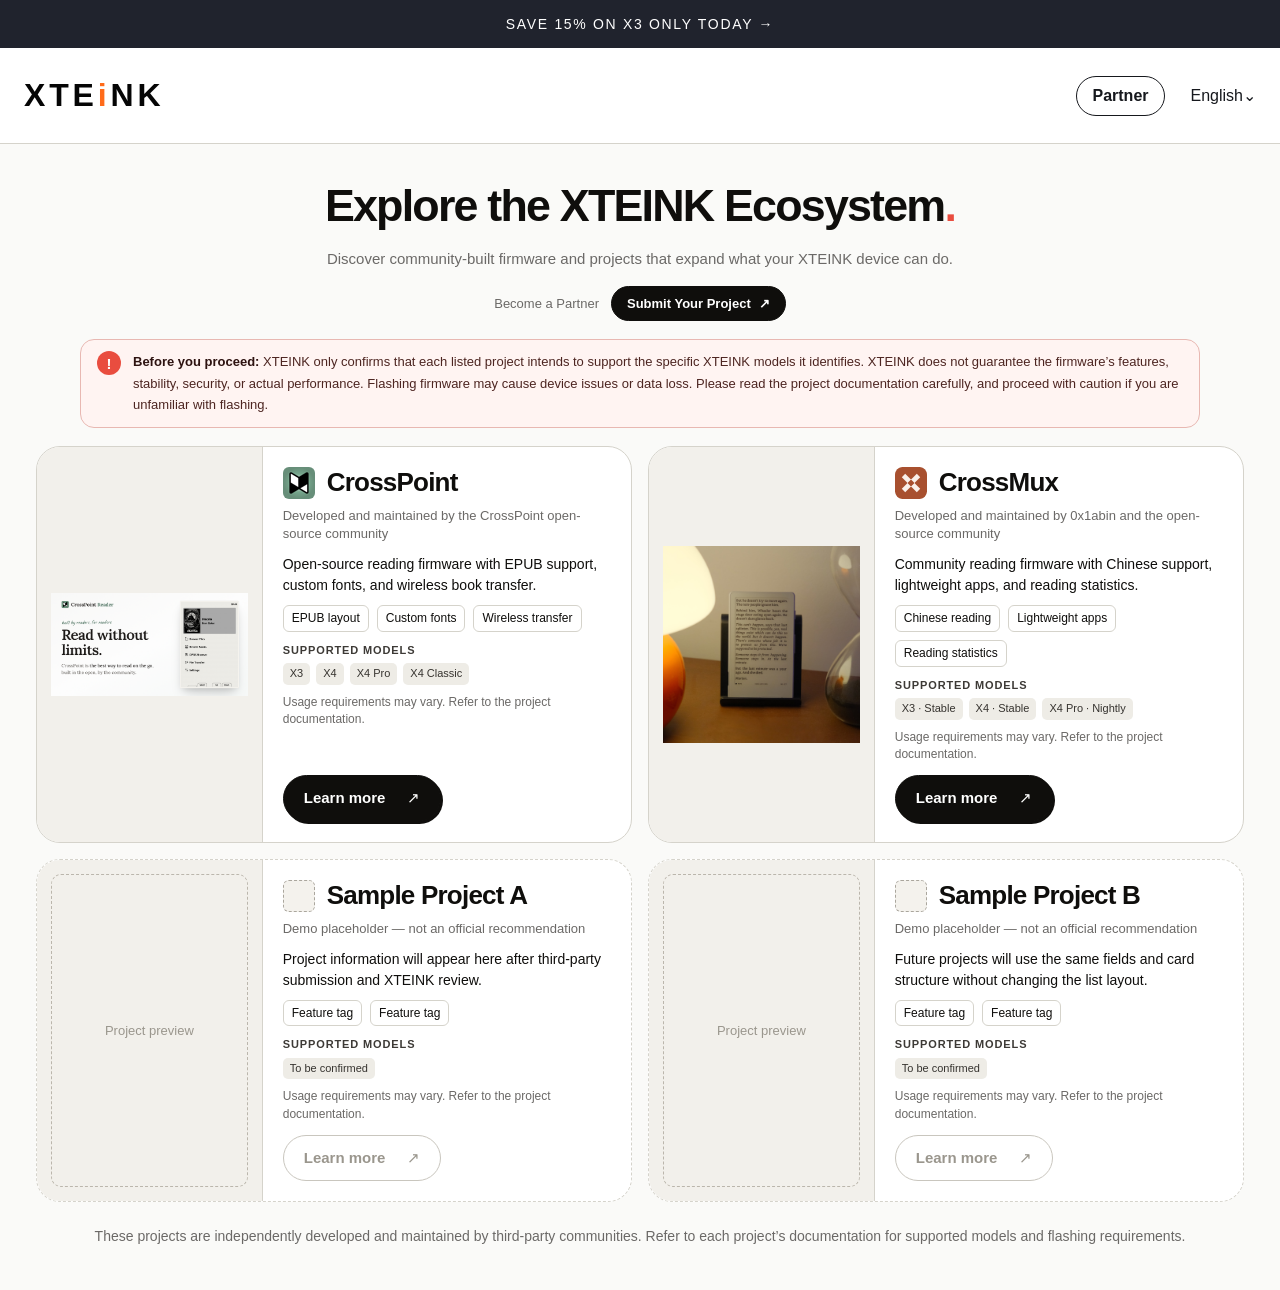
==== index.html @ dc809a89 "Publish XTEINK Partner demo" ====
<!doctype html>
<html lang="en">
<head>
  <meta charset="utf-8">
  <meta name="viewport" content="width=device-width,initial-scale=1">
  <title>v1.0-官网-第三方固件推荐 Demo</title>
  <link rel="icon" href="assets/xteink-logo.png">
  <link rel="stylesheet" href="section.css?v=partner-application">
</head>
<body>
<!-- 已确认：仅在国际官网顶部导航展示 Partner Tab，切换后在导航下方直接显示指引和固件列表；首批 CrossPoint。
     Demo 统一展示 CrossPoint 和 CrossMux，正式上线范围以需求文档为准。
     Partner 位于 Explore 之后、语言切换之前。
     适配范围以项目说明为准，不把开发者机型支持声明当作全量可刷承诺。
     图片为 CrossPoint 官网公开展示素材，不是本次制作的固件界面。 -->
<div class="xt-announcement">SAVE 15% ON X3 ONLY TODAY →</div>
<header class="xt-nav">
  <div class="xt-brand" aria-label="XTEINK">XTE<span>i</span>NK</div>
  <nav class="xt-nav__links" aria-label="Main navigation"><a href="#">Home</a><a href="#">Products</a><a href="#">Accessories</a><a href="#">Share &amp; Earn</a><a href="#">Reviews</a><a href="#">Support</a><a href="#">Brand</a><a href="#">Explore</a><a class="is-active" href="#third-party-firmware" aria-current="page">Partner</a></nav>
  <a class="xt-nav__mobile-partner" href="#third-party-firmware" aria-current="page">Partner</a>
  <div class="xt-nav__language">English⌄</div>
</header>
<main>
  <section class="xt-firmware" id="third-party-firmware" aria-labelledby="firmware-heading">
    <h1 class="xt-firmware__sr">官网-第三方固件推荐</h1>
    <div class="xt-firmware__intro">
      <h2 class="xt-firmware__headline" id="firmware-heading">Explore the XTEINK Ecosystem<span aria-hidden="true">.</span></h2>
      <p class="xt-firmware__lead">Discover community-built firmware and projects that expand what your XTEINK device can do.</p>
      <div class="xt-firmware__apply">
        <span>Become a Partner</span>
        <a href="https://lanestar.feishu.cn/share/base/form/shrcngdFYF0LjCdyb7B7qJFNkdt" target="_blank" rel="noopener noreferrer">Submit Your Project <span aria-hidden="true">↗</span><span class="xt-firmware__sr"> (opens in a new window)</span></a>
      </div>
    </div>
    <aside class="xt-firmware__notice" aria-label="Third-party firmware notice">
      <span class="xt-firmware__notice-mark" aria-hidden="true">!</span>
      <p><strong>Before you proceed:</strong> XTEINK only confirms that each listed project intends to support the specific XTEINK models it identifies. XTEINK does not guarantee the firmware’s features, stability, security, or actual performance. Flashing firmware may cause device issues or data loss. Please read the project documentation carefully, and proceed with caution if you are unfamiliar with flashing.</p>
    </aside>
    <div class="xt-firmware__list" id="firmware-list">
    <article class="xt-firmware__card" aria-labelledby="crosspoint-name">
      <div class="xt-firmware__visual">
        <img class="xt-firmware__preview" src="assets/crosspoint-preview.png" alt="CrossPoint project preview showing its reading interface" width="1200" height="630">
      </div>
      <div class="xt-firmware__content">
        <div class="xt-firmware__identity">
          <img src="assets/crosspoint-icon.png" alt="" width="32" height="32">
          <h2 id="crosspoint-name">CrossPoint</h2>
        </div>
        <p class="xt-firmware__byline">Developed and maintained by the CrossPoint open-source community</p>
        <p class="xt-firmware__description">Open-source reading firmware with EPUB support, custom fonts, and wireless book transfer.</p>
        <ul class="xt-firmware__tags" aria-label="Key features">
          <li>EPUB layout</li><li>Custom fonts</li><li>Wireless transfer</li>
        </ul>
        <div class="xt-firmware__models" aria-label="Supported models">
          <strong>Supported Models</strong>
          <ul><li>X3</li><li>X4</li><li>X4 Pro</li><li>X4 Classic</li></ul>
        </div>
        <p class="xt-firmware__compatibility">Usage requirements may vary. Refer to the project documentation.</p>
        <div class="xt-firmware__actions">
          <a class="xt-firmware__button xt-firmware__button--primary" href="https://crosspointreader.com/" target="_blank" rel="noopener noreferrer">Learn more<span aria-hidden="true">↗</span><span class="xt-firmware__sr"> (opens in a new window)</span></a>
        </div>
      </div>
    </article>
    <article class="xt-firmware__card" aria-labelledby="crossmux-name" id="crossmux-card">
      <div class="xt-firmware__visual">
        <img class="xt-firmware__preview xt-firmware__preview--photo" src="assets/crossmux-preview.jpg" alt="CrossMux project preview running on an XTEINK reader" loading="lazy">
      </div>
      <div class="xt-firmware__content">
        <div class="xt-firmware__identity">
          <img src="assets/crossmux-logo.svg" alt="" width="32" height="32">
          <h2 id="crossmux-name">CrossMux</h2>
        </div>
        <p class="xt-firmware__byline">Developed and maintained by 0x1abin and the open-source community</p>
        <p class="xt-firmware__description">Community reading firmware with Chinese support, lightweight apps, and reading statistics.</p>
        <ul class="xt-firmware__tags" aria-label="Key features">
          <li>Chinese reading</li><li>Lightweight apps</li><li>Reading statistics</li>
        </ul>
        <div class="xt-firmware__models" aria-label="Supported models">
          <strong>Supported Models</strong>
          <ul><li>X3 · Stable</li><li>X4 · Stable</li><li>X4 Pro · Nightly</li></ul>
        </div>
        <p class="xt-firmware__compatibility">Usage requirements may vary. Refer to the project documentation.</p>
        <div class="xt-firmware__actions">
          <a class="xt-firmware__button xt-firmware__button--primary" href="https://crossmux.cn/" target="_blank" rel="noopener noreferrer">Learn more<span aria-hidden="true">↗</span><span class="xt-firmware__sr"> (opens in a new window)</span></a>
        </div>
      </div>
    </article>
    <article class="xt-firmware__card xt-firmware__card--placeholder" aria-labelledby="placeholder-a-name">
      <div class="xt-firmware__visual"><div class="xt-firmware__visual-placeholder">Project preview</div></div>
      <div class="xt-firmware__content">
        <div class="xt-firmware__identity"><span class="xt-firmware__icon-placeholder" aria-hidden="true"></span><h2 id="placeholder-a-name">Sample Project A</h2></div>
        <p class="xt-firmware__byline">Demo placeholder — not an official recommendation</p>
        <p class="xt-firmware__description">Project information will appear here after third-party submission and XTEINK review.</p>
        <ul class="xt-firmware__tags" aria-label="Key features"><li>Feature tag</li><li>Feature tag</li></ul>
        <div class="xt-firmware__models" aria-label="Supported models"><strong>Supported Models</strong><ul><li>To be confirmed</li></ul></div>
        <p class="xt-firmware__compatibility">Usage requirements may vary. Refer to the project documentation.</p>
        <div class="xt-firmware__actions"><span class="xt-firmware__button xt-firmware__button--disabled" aria-disabled="true">Learn more<span aria-hidden="true">↗</span></span></div>
      </div>
    </article>
    <article class="xt-firmware__card xt-firmware__card--placeholder" aria-labelledby="placeholder-b-name">
      <div class="xt-firmware__visual"><div class="xt-firmware__visual-placeholder">Project preview</div></div>
      <div class="xt-firmware__content">
        <div class="xt-firmware__identity"><span class="xt-firmware__icon-placeholder" aria-hidden="true"></span><h2 id="placeholder-b-name">Sample Project B</h2></div>
        <p class="xt-firmware__byline">Demo placeholder — not an official recommendation</p>
        <p class="xt-firmware__description">Future projects will use the same fields and card structure without changing the list layout.</p>
        <ul class="xt-firmware__tags" aria-label="Key features"><li>Feature tag</li><li>Feature tag</li></ul>
        <div class="xt-firmware__models" aria-label="Supported models"><strong>Supported Models</strong><ul><li>To be confirmed</li></ul></div>
        <p class="xt-firmware__compatibility">Usage requirements may vary. Refer to the project documentation.</p>
        <div class="xt-firmware__actions"><span class="xt-firmware__button xt-firmware__button--disabled" aria-disabled="true">Learn more<span aria-hidden="true">↗</span></span></div>
      </div>
    </article>
    </div>
    <p class="xt-firmware__note">These projects are independently developed and maintained by third-party communities. Refer to each project’s documentation for supported models and flashing requirements.</p>
  </section>
</main>
</body>
</html>
---- section.css ----
:root{color-scheme:light;--xt-paper:#fafaf8;--xt-ink:#0f0e0c;--xt-muted:#6b6967;--xt-line:#d5d3cb;--xt-soft:#f2f0eb;--xt-white:#fff;--xt-accent:#e94d3f}
*{box-sizing:border-box}
body{margin:0;background:var(--xt-paper);color:var(--xt-ink);font-family:-apple-system,BlinkMacSystemFont,"PingFang SC","Microsoft YaHei",sans-serif}
.xt-announcement{height:48px;display:grid;place-items:center;background:#20232d;color:#fff;font-size:14px;letter-spacing:.12em}
.xt-nav{height:96px;display:flex;align-items:center;padding:0 52px;border-bottom:1px solid var(--xt-line);gap:26px;background:#fff;font-family:Avenir Next,Avenir,-apple-system,BlinkMacSystemFont,"Segoe UI",sans-serif}
.xt-brand{font-size:32px;font-weight:800;letter-spacing:.12em;margin-right:auto;color:#050505}.xt-brand span{color:#ff6b1a}
.xt-nav__links{display:flex;align-items:center;gap:24px}.xt-nav__links a,.xt-nav__language,.xt-nav__mobile-partner{color:#16181d;font-size:16px;text-decoration:none;white-space:nowrap}.xt-nav__links a:hover,.xt-nav__links a:focus-visible{text-decoration:underline;text-underline-offset:7px}.xt-nav__links .is-active{font-weight:700;text-decoration:underline;text-decoration-thickness:2px;text-underline-offset:8px}.xt-nav__language{margin-left:16px}.xt-nav__mobile-partner{display:none;font-weight:700;padding:10px 15px;border:1px solid #16181d;border-radius:999px}
.xt-firmware{max-width:1440px;margin:auto;padding:32px 36px 40px}
.xt-firmware__intro{text-align:center;margin-bottom:18px}
.xt-firmware__eyebrow{margin:0 0 20px;font-size:14px;letter-spacing:.16em;color:var(--xt-muted)}
.xt-firmware__headline{margin:0;font-size:clamp(30px,3.5vw,48px);line-height:1.3;letter-spacing:-.04em;font-weight:650;text-wrap:balance}
.xt-firmware__headline span{color:var(--xt-accent)}
.xt-firmware__lead{margin:12px 0 0;font-size:15px;line-height:1.7;color:var(--xt-muted)}
.xt-firmware__apply{margin-top:14px;display:flex;align-items:center;justify-content:center;gap:12px;flex-wrap:wrap;font-size:13px;color:var(--xt-muted)}
.xt-firmware__apply a{display:inline-flex;align-items:center;gap:8px;padding:8px 15px;border:1px solid var(--xt-ink);border-radius:999px;background:var(--xt-ink);color:var(--xt-white);font-size:13px;font-weight:650;line-height:1.35;text-decoration:none;transition:transform .15s,box-shadow .15s}
.xt-firmware__apply a:hover{transform:translateY(-1px);box-shadow:2px 3px 0 #c8c4bb}.xt-firmware__apply a:focus-visible{outline:3px solid var(--xt-accent);outline-offset:4px}
.xt-firmware__notice{max-width:1120px;margin:0 auto 18px;padding:11px 16px;display:flex;align-items:flex-start;gap:12px;border:1px solid #e8b8b2;border-radius:14px;background:#fff4f2;color:#4d2521;text-align:left}
.xt-firmware__notice-mark{flex:0 0 24px;width:24px;height:24px;border-radius:50%;display:grid;place-items:center;background:var(--xt-accent);color:#fff;font-size:15px;font-weight:700;line-height:1}
.xt-firmware__notice p{margin:0;font-size:13px;line-height:1.65}
.xt-firmware__notice strong{color:#2d1210}
.xt-firmware__mobile-break{display:none}
.xt-firmware__list{display:grid;grid-template-columns:repeat(2,minmax(0,1fr));gap:16px}
.xt-firmware__card{display:flex;flex-direction:column;min-width:0;overflow:hidden;border:1px solid var(--xt-line);border-radius:24px;background:var(--xt-white)}
.xt-firmware__card[hidden]{display:none!important}
.xt-firmware__visual{display:flex;align-items:center;justify-content:center;background:var(--xt-soft);padding:32px}
.xt-firmware__preview{display:block;width:100%;height:auto;border-radius:8px;border:1px solid var(--xt-line)}
.xt-firmware__list .xt-firmware__visual{position:relative;aspect-ratio:1200/630;padding:0;overflow:hidden;flex-shrink:0}
.xt-firmware__list .xt-firmware__preview{position:absolute;inset:20px;max-height:none;object-fit:contain;width:calc(100% - 40px);height:calc(100% - 40px);border:0}
.xt-firmware__preview--photo{max-height:300px;object-fit:contain}
.xt-firmware__content{padding:20px;min-width:0;flex:1;display:flex;flex-direction:column;overflow-wrap:anywhere}
.xt-firmware__identity{display:flex;gap:12px;align-items:center}
.xt-firmware__identity img{border-radius:6px;flex-shrink:0}
.xt-firmware__identity h2{margin:0;font-size:26px;font-weight:650;line-height:1.2;letter-spacing:-.03em}
.xt-firmware__byline{font-size:13px;color:var(--xt-muted);margin:8px 0 0;line-height:1.45}
.xt-firmware__description{font-size:14px;line-height:1.5;margin:10px 0 9px;text-wrap:pretty}
.xt-firmware__tags{display:flex;gap:8px;flex-wrap:wrap;list-style:none;padding:0;margin:0}
.xt-firmware__tags li{border:1px solid var(--xt-line);border-radius:6px;padding:4px 8px;font-size:12px;line-height:1.4}
.xt-firmware__models{margin-top:11px}.xt-firmware__models strong{display:block;font-size:11px;line-height:1.3;letter-spacing:.08em;text-transform:uppercase;color:#3d3a36}.xt-firmware__models ul{display:flex;flex-wrap:wrap;gap:6px;list-style:none;margin:6px 0 0;padding:0}.xt-firmware__models li{padding:3px 7px;border-radius:5px;background:#eeece6;color:#36332f;font-size:11px;line-height:1.4}
.xt-firmware__compatibility{font-size:12px;color:var(--xt-muted);line-height:1.45;margin:9px 0 0}
.xt-firmware__actions{display:flex;flex-wrap:wrap;gap:14px;margin-top:auto;padding-top:12px}
.xt-firmware__button{min-height:46px;display:inline-flex;align-items:center;justify-content:center;gap:22px;padding:11px 20px;border:1px solid var(--xt-ink);border-radius:999px;color:var(--xt-ink);background:var(--xt-white);font-size:15px;font-weight:550;line-height:1.5;text-decoration:none;box-shadow:2px 2px 0 var(--xt-ink);transition:transform .15s,box-shadow .15s}
.xt-firmware__button--primary{color:var(--xt-white);background:var(--xt-ink)}
.xt-firmware__button--disabled{border-color:#c9c6be;color:#9a968d;box-shadow:none;cursor:default}.xt-firmware__button--disabled:hover{transform:none;box-shadow:none}
.xt-firmware__card--placeholder{border-style:dashed}.xt-firmware__visual-placeholder{width:calc(100% - 28px);height:calc(100% - 28px);display:grid;place-items:center;border:1px dashed #bbb6ac;border-radius:10px;color:#9a968d;font-size:13px}.xt-firmware__icon-placeholder{width:32px;height:32px;border:1px dashed #aaa69d;border-radius:6px;background:#f4f2ed}
.xt-firmware__button:hover{transform:translateY(-2px);box-shadow:2px 4px 0 var(--xt-ink)}
.xt-firmware__button:active{transform:translate(2px,2px);box-shadow:none}
.xt-firmware__button:focus-visible{outline:3px solid var(--xt-accent);outline-offset:5px}
.xt-firmware__note{font-size:14px;line-height:1.8;color:var(--xt-muted);margin:22px 8px 0;text-align:center}
.xt-firmware__sr{position:absolute;width:1px;height:1px;overflow:hidden;clip-path:inset(50%);white-space:nowrap}
@media(min-width:801px){.xt-firmware__card{display:grid;grid-template-columns:38% 62%;min-height:300px}.xt-firmware__visual,.xt-firmware__list .xt-firmware__visual{height:100%;min-height:300px;aspect-ratio:auto;border-right:1px solid var(--xt-line)}.xt-firmware__list .xt-firmware__preview{inset:14px;width:calc(100% - 28px);height:calc(100% - 28px)}}
@media(max-width:1280px){.xt-nav__links{display:none}.xt-nav__mobile-partner{display:inline-flex}.xt-nav{padding:0 24px}.xt-nav__language{margin-left:0}}
@media(max-width:800px){.xt-firmware{padding:56px 24px 40px}.xt-firmware__list{grid-template-columns:1fr;gap:24px}.xt-firmware__visual{padding:28px}.xt-firmware__preview{max-width:600px}.xt-firmware__content{padding:28px}.xt-firmware__intro{margin-bottom:30px}.xt-firmware__notice{margin-bottom:30px}}
@media(max-width:480px){.xt-announcement{font-size:11px}.xt-nav{height:78px;gap:12px}.xt-brand{font-size:22px}.xt-nav__language{font-size:13px}.xt-nav__mobile-partner{font-size:14px;padding:8px 12px}.xt-firmware{padding:40px 20px 32px}.xt-firmware__mobile-break{display:block}.xt-firmware__headline{font-size:30px;line-height:1.45}.xt-firmware__lead{font-size:15px;margin-top:14px}.xt-firmware__eyebrow{margin-bottom:12px}.xt-firmware__notice{padding:16px;gap:12px}.xt-firmware__notice p{font-size:13px;line-height:1.75}.xt-firmware__card{border-radius:18px}.xt-firmware__visual{padding:18px}.xt-firmware__content{padding:24px 20px 28px}.xt-firmware__identity h2{font-size:29px}.xt-firmware__description{margin-top:20px}.xt-firmware__actions{gap:12px}.xt-firmware__button{flex:1;padding:11px 14px;gap:14px}.xt-firmware__note{text-align:left;margin:20px 0 0}}
@media(prefers-reduced-motion:reduce){.xt-firmware__button{transition:none}}
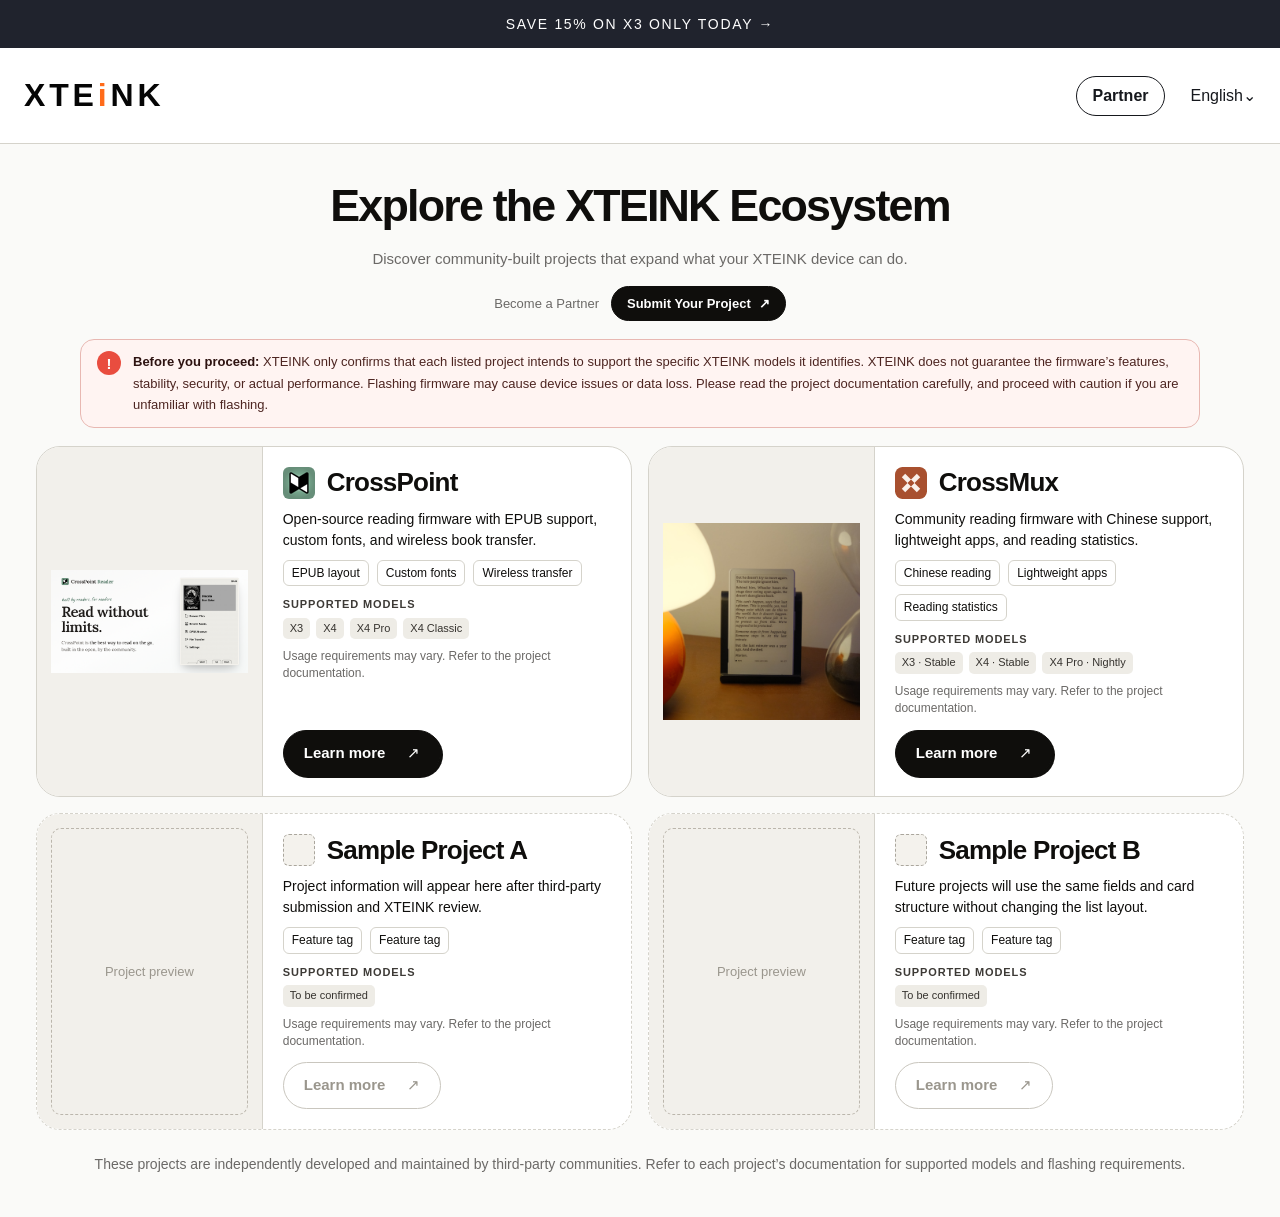
==== commit 05ed70d6: "Refine Partner cards and copy" ====
--- a/index.html
+++ b/index.html
@@ -24,8 +24,8 @@
   <section class="xt-firmware" id="third-party-firmware" aria-labelledby="firmware-heading">
     <h1 class="xt-firmware__sr">官网-第三方固件推荐</h1>
     <div class="xt-firmware__intro">
-      <h2 class="xt-firmware__headline" id="firmware-heading">Explore the XTEINK Ecosystem<span aria-hidden="true">.</span></h2>
-      <p class="xt-firmware__lead">Discover community-built firmware and projects that expand what your XTEINK device can do.</p>
+      <h2 class="xt-firmware__headline" id="firmware-heading">Explore the XTEINK Ecosystem</h2>
+      <p class="xt-firmware__lead">Discover community-built projects that expand what your XTEINK device can do.</p>
       <div class="xt-firmware__apply">
         <span>Become a Partner</span>
         <a href="https://lanestar.feishu.cn/share/base/form/shrcngdFYF0LjCdyb7B7qJFNkdt" target="_blank" rel="noopener noreferrer">Submit Your Project <span aria-hidden="true">↗</span><span class="xt-firmware__sr"> (opens in a new window)</span></a>
@@ -45,7 +45,6 @@
           <img src="assets/crosspoint-icon.png" alt="" width="32" height="32">
           <h2 id="crosspoint-name">CrossPoint</h2>
         </div>
-        <p class="xt-firmware__byline">Developed and maintained by the CrossPoint open-source community</p>
         <p class="xt-firmware__description">Open-source reading firmware with EPUB support, custom fonts, and wireless book transfer.</p>
         <ul class="xt-firmware__tags" aria-label="Key features">
           <li>EPUB layout</li><li>Custom fonts</li><li>Wireless transfer</li>
@@ -69,7 +68,6 @@
           <img src="assets/crossmux-logo.svg" alt="" width="32" height="32">
           <h2 id="crossmux-name">CrossMux</h2>
         </div>
-        <p class="xt-firmware__byline">Developed and maintained by 0x1abin and the open-source community</p>
         <p class="xt-firmware__description">Community reading firmware with Chinese support, lightweight apps, and reading statistics.</p>
         <ul class="xt-firmware__tags" aria-label="Key features">
           <li>Chinese reading</li><li>Lightweight apps</li><li>Reading statistics</li>
@@ -88,7 +86,6 @@
       <div class="xt-firmware__visual"><div class="xt-firmware__visual-placeholder">Project preview</div></div>
       <div class="xt-firmware__content">
         <div class="xt-firmware__identity"><span class="xt-firmware__icon-placeholder" aria-hidden="true"></span><h2 id="placeholder-a-name">Sample Project A</h2></div>
-        <p class="xt-firmware__byline">Demo placeholder — not an official recommendation</p>
         <p class="xt-firmware__description">Project information will appear here after third-party submission and XTEINK review.</p>
         <ul class="xt-firmware__tags" aria-label="Key features"><li>Feature tag</li><li>Feature tag</li></ul>
         <div class="xt-firmware__models" aria-label="Supported models"><strong>Supported Models</strong><ul><li>To be confirmed</li></ul></div>
@@ -100,7 +97,6 @@
       <div class="xt-firmware__visual"><div class="xt-firmware__visual-placeholder">Project preview</div></div>
       <div class="xt-firmware__content">
         <div class="xt-firmware__identity"><span class="xt-firmware__icon-placeholder" aria-hidden="true"></span><h2 id="placeholder-b-name">Sample Project B</h2></div>
-        <p class="xt-firmware__byline">Demo placeholder — not an official recommendation</p>
         <p class="xt-firmware__description">Future projects will use the same fields and card structure without changing the list layout.</p>
         <ul class="xt-firmware__tags" aria-label="Key features"><li>Feature tag</li><li>Feature tag</li></ul>
         <div class="xt-firmware__models" aria-label="Supported models"><strong>Supported Models</strong><ul><li>To be confirmed</li></ul></div>
--- a/section.css
+++ b/section.css
@@ -31,8 +31,7 @@
 .xt-firmware__identity{display:flex;gap:12px;align-items:center}
 .xt-firmware__identity img{border-radius:6px;flex-shrink:0}
 .xt-firmware__identity h2{margin:0;font-size:26px;font-weight:650;line-height:1.2;letter-spacing:-.03em}
-.xt-firmware__byline{font-size:13px;color:var(--xt-muted);margin:8px 0 0;line-height:1.45}
-.xt-firmware__description{font-size:14px;line-height:1.5;margin:10px 0 9px;text-wrap:pretty}
+.xt-firmware__description{font-size:14px;line-height:1.5;margin:10px 0 9px;text-wrap:pretty;display:-webkit-box;-webkit-box-orient:vertical;-webkit-line-clamp:2;overflow:hidden}
 .xt-firmware__tags{display:flex;gap:8px;flex-wrap:wrap;list-style:none;padding:0;margin:0}
 .xt-firmware__tags li{border:1px solid var(--xt-line);border-radius:6px;padding:4px 8px;font-size:12px;line-height:1.4}
 .xt-firmware__models{margin-top:11px}.xt-firmware__models strong{display:block;font-size:11px;line-height:1.3;letter-spacing:.08em;text-transform:uppercase;color:#3d3a36}.xt-firmware__models ul{display:flex;flex-wrap:wrap;gap:6px;list-style:none;margin:6px 0 0;padding:0}.xt-firmware__models li{padding:3px 7px;border-radius:5px;background:#eeece6;color:#36332f;font-size:11px;line-height:1.4}
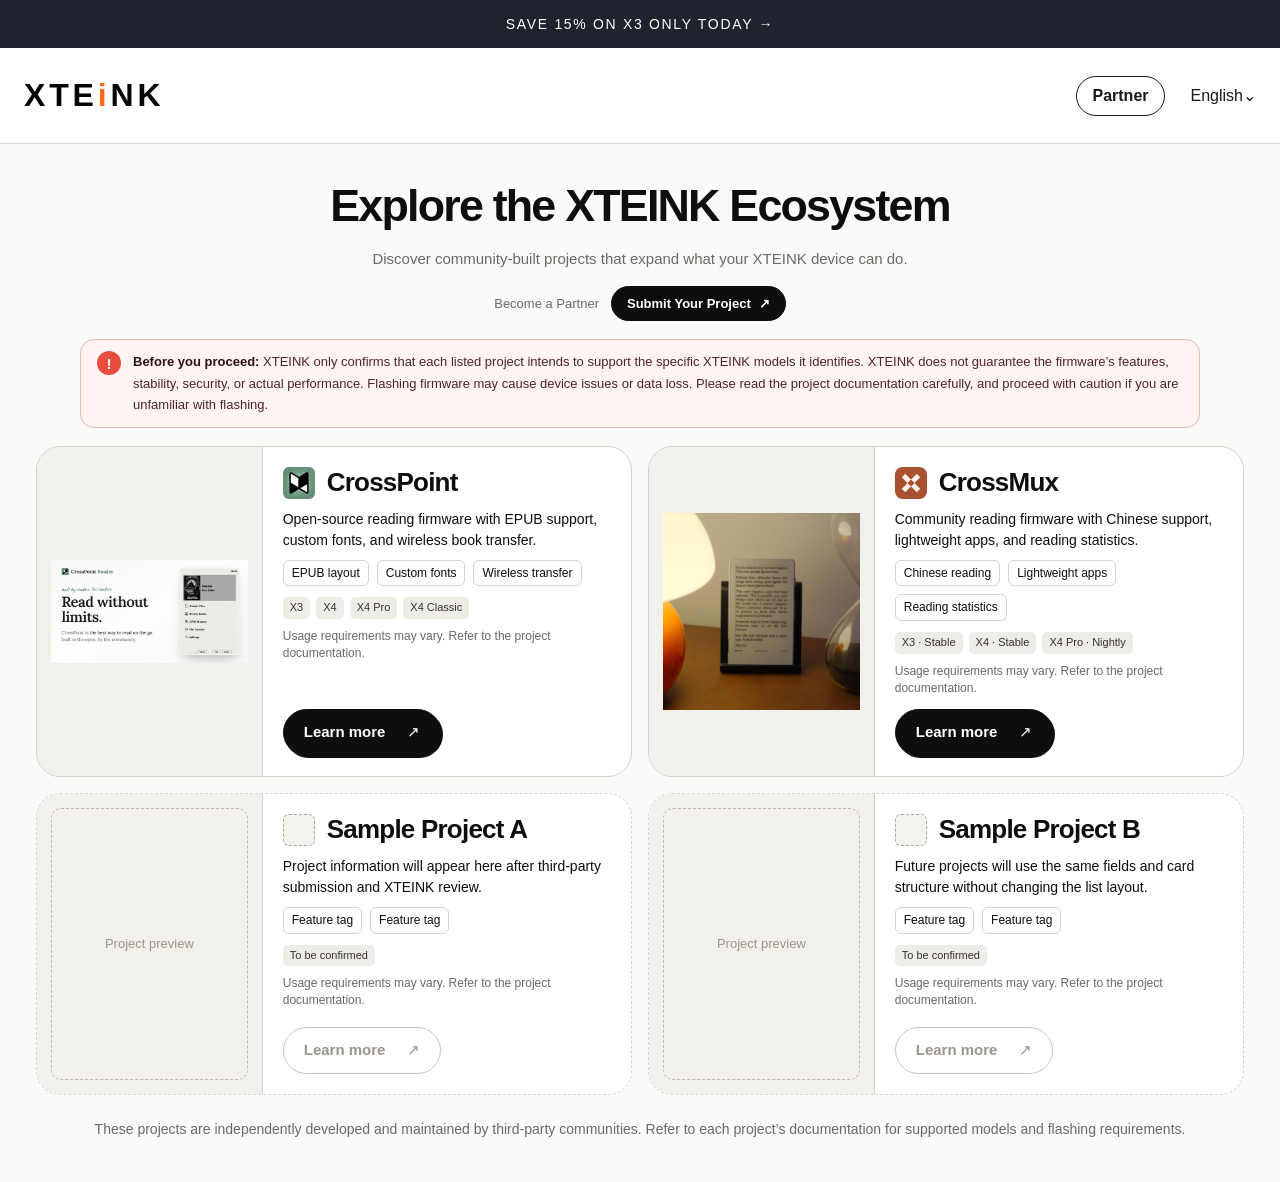
==== commit 972dc0d9: "Remove supported models headings" ====
--- a/index.html
+++ b/index.html
@@ -50,7 +50,6 @@
           <li>EPUB layout</li><li>Custom fonts</li><li>Wireless transfer</li>
         </ul>
         <div class="xt-firmware__models" aria-label="Supported models">
-          <strong>Supported Models</strong>
           <ul><li>X3</li><li>X4</li><li>X4 Pro</li><li>X4 Classic</li></ul>
         </div>
         <p class="xt-firmware__compatibility">Usage requirements may vary. Refer to the project documentation.</p>
@@ -73,7 +72,6 @@
           <li>Chinese reading</li><li>Lightweight apps</li><li>Reading statistics</li>
         </ul>
         <div class="xt-firmware__models" aria-label="Supported models">
-          <strong>Supported Models</strong>
           <ul><li>X3 · Stable</li><li>X4 · Stable</li><li>X4 Pro · Nightly</li></ul>
         </div>
         <p class="xt-firmware__compatibility">Usage requirements may vary. Refer to the project documentation.</p>
@@ -88,7 +86,7 @@
         <div class="xt-firmware__identity"><span class="xt-firmware__icon-placeholder" aria-hidden="true"></span><h2 id="placeholder-a-name">Sample Project A</h2></div>
         <p class="xt-firmware__description">Project information will appear here after third-party submission and XTEINK review.</p>
         <ul class="xt-firmware__tags" aria-label="Key features"><li>Feature tag</li><li>Feature tag</li></ul>
-        <div class="xt-firmware__models" aria-label="Supported models"><strong>Supported Models</strong><ul><li>To be confirmed</li></ul></div>
+        <div class="xt-firmware__models" aria-label="Supported models"><ul><li>To be confirmed</li></ul></div>
         <p class="xt-firmware__compatibility">Usage requirements may vary. Refer to the project documentation.</p>
         <div class="xt-firmware__actions"><span class="xt-firmware__button xt-firmware__button--disabled" aria-disabled="true">Learn more<span aria-hidden="true">↗</span></span></div>
       </div>
@@ -99,7 +97,7 @@
         <div class="xt-firmware__identity"><span class="xt-firmware__icon-placeholder" aria-hidden="true"></span><h2 id="placeholder-b-name">Sample Project B</h2></div>
         <p class="xt-firmware__description">Future projects will use the same fields and card structure without changing the list layout.</p>
         <ul class="xt-firmware__tags" aria-label="Key features"><li>Feature tag</li><li>Feature tag</li></ul>
-        <div class="xt-firmware__models" aria-label="Supported models"><strong>Supported Models</strong><ul><li>To be confirmed</li></ul></div>
+        <div class="xt-firmware__models" aria-label="Supported models"><ul><li>To be confirmed</li></ul></div>
         <p class="xt-firmware__compatibility">Usage requirements may vary. Refer to the project documentation.</p>
         <div class="xt-firmware__actions"><span class="xt-firmware__button xt-firmware__button--disabled" aria-disabled="true">Learn more<span aria-hidden="true">↗</span></span></div>
       </div>
--- a/section.css
+++ b/section.css
@@ -34,7 +34,7 @@
 .xt-firmware__description{font-size:14px;line-height:1.5;margin:10px 0 9px;text-wrap:pretty;display:-webkit-box;-webkit-box-orient:vertical;-webkit-line-clamp:2;overflow:hidden}
 .xt-firmware__tags{display:flex;gap:8px;flex-wrap:wrap;list-style:none;padding:0;margin:0}
 .xt-firmware__tags li{border:1px solid var(--xt-line);border-radius:6px;padding:4px 8px;font-size:12px;line-height:1.4}
-.xt-firmware__models{margin-top:11px}.xt-firmware__models strong{display:block;font-size:11px;line-height:1.3;letter-spacing:.08em;text-transform:uppercase;color:#3d3a36}.xt-firmware__models ul{display:flex;flex-wrap:wrap;gap:6px;list-style:none;margin:6px 0 0;padding:0}.xt-firmware__models li{padding:3px 7px;border-radius:5px;background:#eeece6;color:#36332f;font-size:11px;line-height:1.4}
+.xt-firmware__models{margin-top:11px}.xt-firmware__models ul{display:flex;flex-wrap:wrap;gap:6px;list-style:none;margin:0;padding:0}.xt-firmware__models li{padding:3px 7px;border-radius:5px;background:#eeece6;color:#36332f;font-size:11px;line-height:1.4}
 .xt-firmware__compatibility{font-size:12px;color:var(--xt-muted);line-height:1.45;margin:9px 0 0}
 .xt-firmware__actions{display:flex;flex-wrap:wrap;gap:14px;margin-top:auto;padding-top:12px}
 .xt-firmware__button{min-height:46px;display:inline-flex;align-items:center;justify-content:center;gap:22px;padding:11px 20px;border:1px solid var(--xt-ink);border-radius:999px;color:var(--xt-ink);background:var(--xt-white);font-size:15px;font-weight:550;line-height:1.5;text-decoration:none;box-shadow:2px 2px 0 var(--xt-ink);transition:transform .15s,box-shadow .15s}
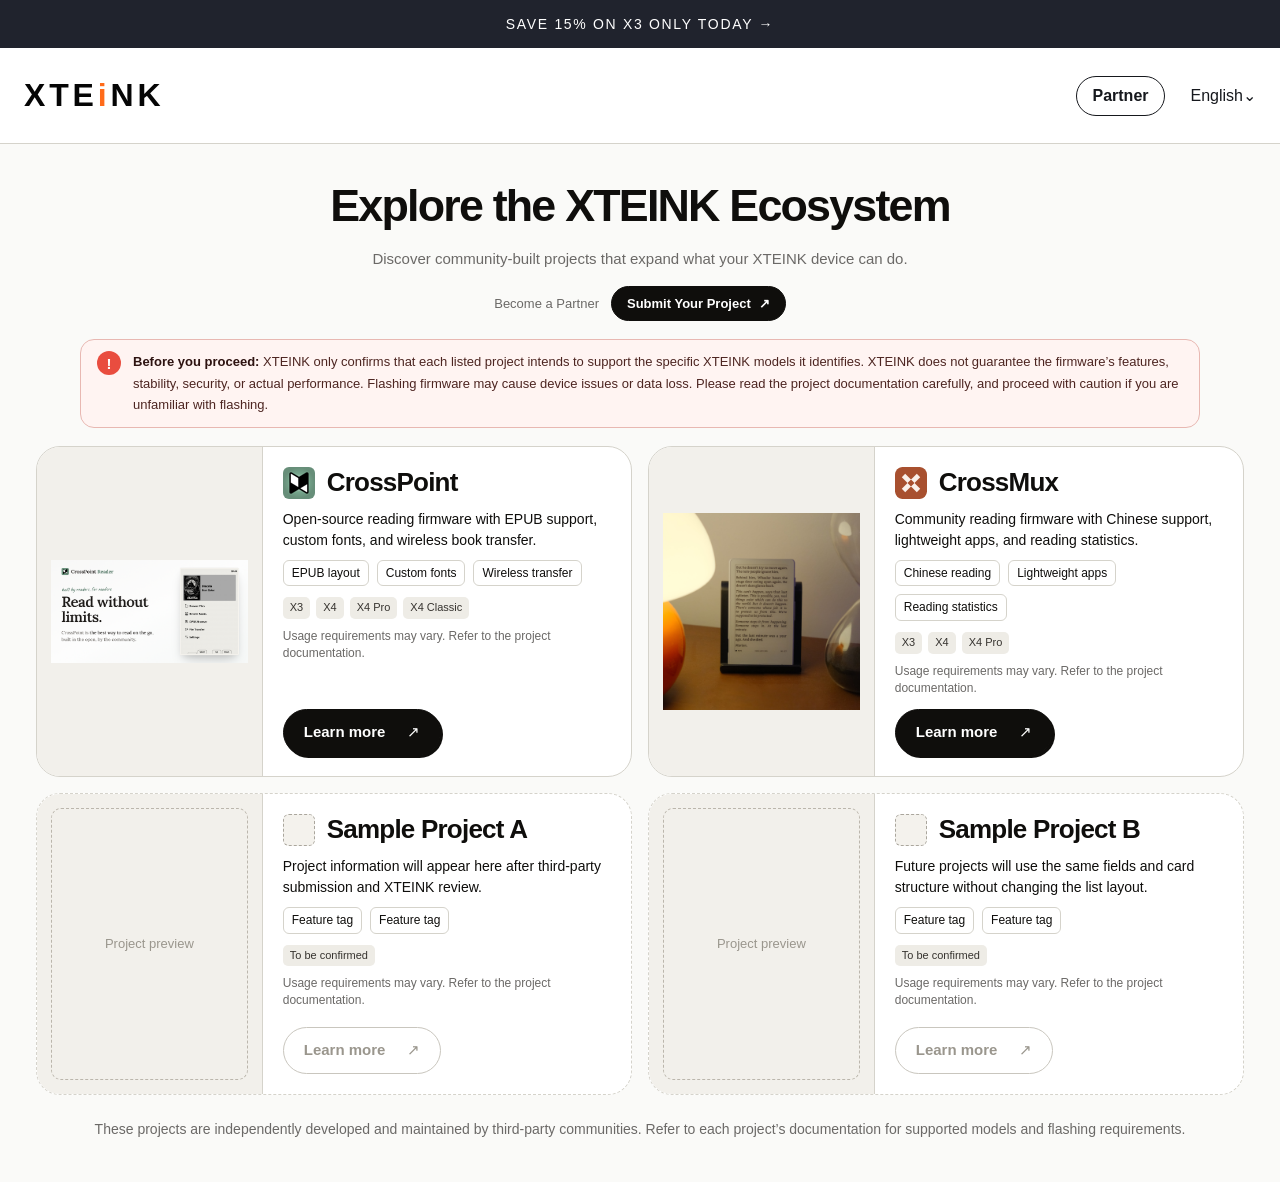
==== commit 4596424f: "Show only model names on Partner cards" ====
--- a/index.html
+++ b/index.html
@@ -72,7 +72,7 @@
           <li>Chinese reading</li><li>Lightweight apps</li><li>Reading statistics</li>
         </ul>
         <div class="xt-firmware__models" aria-label="Supported models">
-          <ul><li>X3 · Stable</li><li>X4 · Stable</li><li>X4 Pro · Nightly</li></ul>
+          <ul><li>X3</li><li>X4</li><li>X4 Pro</li></ul>
         </div>
         <p class="xt-firmware__compatibility">Usage requirements may vary. Refer to the project documentation.</p>
         <div class="xt-firmware__actions">
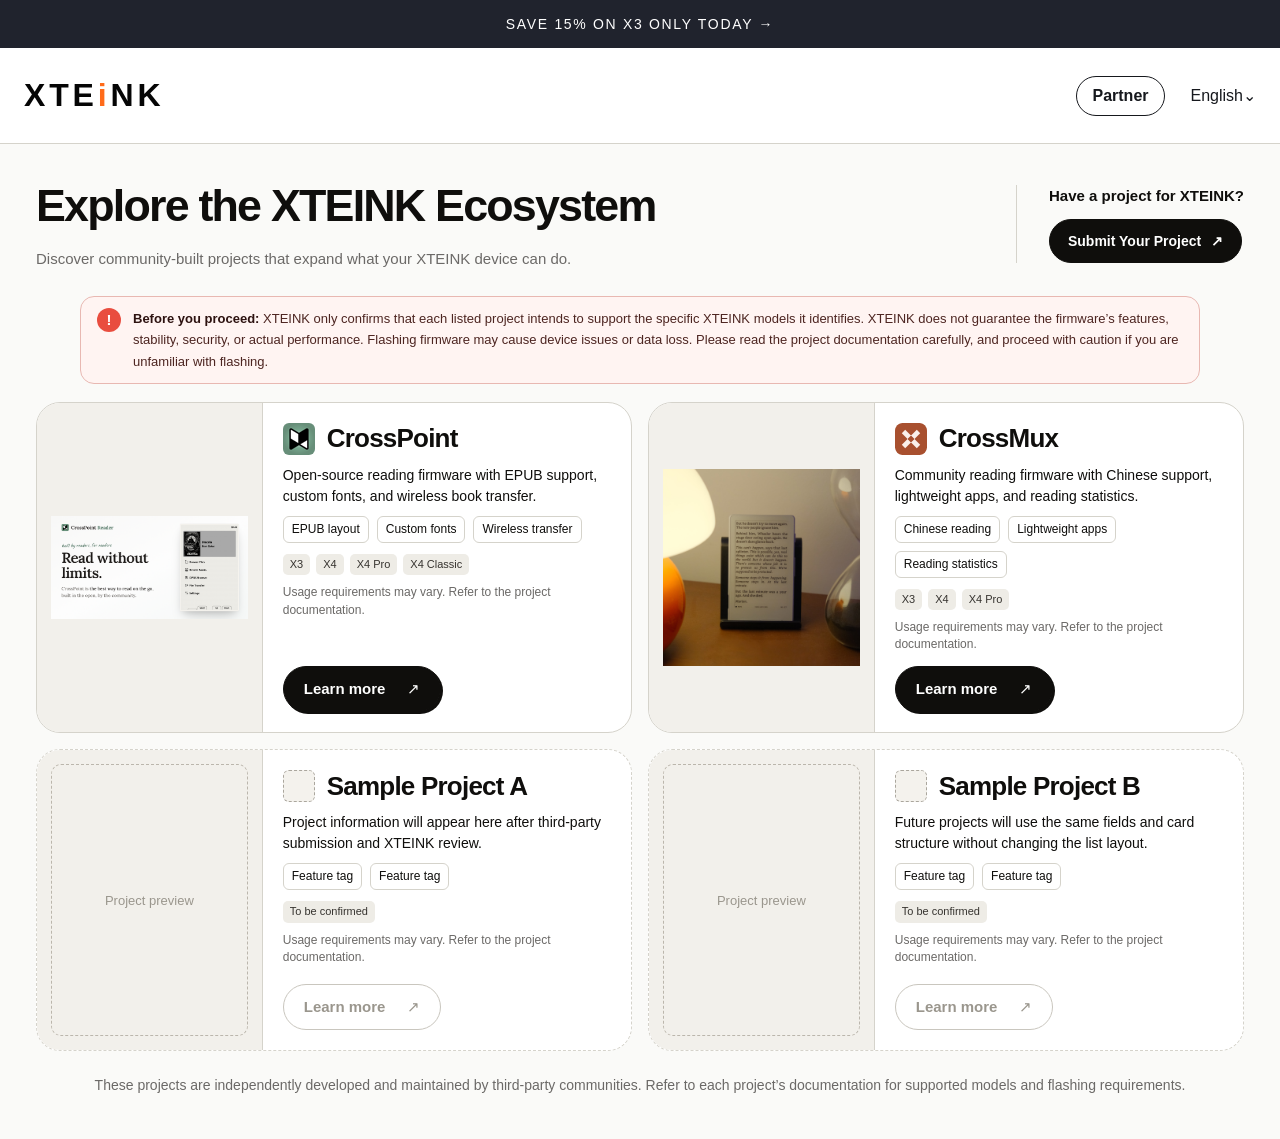
==== commit 09b910de: "Move project submission beside the Partner page heading" ====
--- a/index.html
+++ b/index.html
@@ -5,7 +5,7 @@
   <meta name="viewport" content="width=device-width,initial-scale=1">
   <title>v1.0-官网-第三方固件推荐 Demo</title>
   <link rel="icon" href="assets/xteink-logo.png">
-  <link rel="stylesheet" href="section.css?v=partner-application">
+  <link rel="stylesheet" href="section.css?v=partner-application-v23">
 </head>
 <body>
 <!-- 已确认：仅在国际官网顶部导航展示 Partner Tab，切换后在导航下方直接显示指引和固件列表；首批 CrossPoint。
@@ -24,10 +24,12 @@
   <section class="xt-firmware" id="third-party-firmware" aria-labelledby="firmware-heading">
     <h1 class="xt-firmware__sr">官网-第三方固件推荐</h1>
     <div class="xt-firmware__intro">
-      <h2 class="xt-firmware__headline" id="firmware-heading">Explore the XTEINK Ecosystem</h2>
-      <p class="xt-firmware__lead">Discover community-built projects that expand what your XTEINK device can do.</p>
+      <div class="xt-firmware__intro-copy">
+        <h2 class="xt-firmware__headline" id="firmware-heading">Explore the XTEINK Ecosystem</h2>
+        <p class="xt-firmware__lead">Discover community-built projects that expand what your XTEINK device can do.</p>
+      </div>
       <div class="xt-firmware__apply">
-        <span>Become a Partner</span>
+        <span class="xt-firmware__apply-title">Have a project for XTEINK?</span>
         <a href="https://lanestar.feishu.cn/share/base/form/shrcngdFYF0LjCdyb7B7qJFNkdt" target="_blank" rel="noopener noreferrer">Submit Your Project <span aria-hidden="true">↗</span><span class="xt-firmware__sr"> (opens in a new window)</span></a>
       </div>
     </div>
--- a/section.css
+++ b/section.css
@@ -6,13 +6,14 @@
 .xt-brand{font-size:32px;font-weight:800;letter-spacing:.12em;margin-right:auto;color:#050505}.xt-brand span{color:#ff6b1a}
 .xt-nav__links{display:flex;align-items:center;gap:24px}.xt-nav__links a,.xt-nav__language,.xt-nav__mobile-partner{color:#16181d;font-size:16px;text-decoration:none;white-space:nowrap}.xt-nav__links a:hover,.xt-nav__links a:focus-visible{text-decoration:underline;text-underline-offset:7px}.xt-nav__links .is-active{font-weight:700;text-decoration:underline;text-decoration-thickness:2px;text-underline-offset:8px}.xt-nav__language{margin-left:16px}.xt-nav__mobile-partner{display:none;font-weight:700;padding:10px 15px;border:1px solid #16181d;border-radius:999px}
 .xt-firmware{max-width:1440px;margin:auto;padding:32px 36px 40px}
-.xt-firmware__intro{text-align:center;margin-bottom:18px}
+.xt-firmware__intro{display:grid;grid-template-columns:minmax(0,1fr) auto;align-items:center;gap:32px;text-align:left;margin-bottom:24px}
 .xt-firmware__eyebrow{margin:0 0 20px;font-size:14px;letter-spacing:.16em;color:var(--xt-muted)}
 .xt-firmware__headline{margin:0;font-size:clamp(30px,3.5vw,48px);line-height:1.3;letter-spacing:-.04em;font-weight:650;text-wrap:balance}
 .xt-firmware__headline span{color:var(--xt-accent)}
 .xt-firmware__lead{margin:12px 0 0;font-size:15px;line-height:1.7;color:var(--xt-muted)}
-.xt-firmware__apply{margin-top:14px;display:flex;align-items:center;justify-content:center;gap:12px;flex-wrap:wrap;font-size:13px;color:var(--xt-muted)}
-.xt-firmware__apply a{display:inline-flex;align-items:center;gap:8px;padding:8px 15px;border:1px solid var(--xt-ink);border-radius:999px;background:var(--xt-ink);color:var(--xt-white);font-size:13px;font-weight:650;line-height:1.35;text-decoration:none;transition:transform .15s,box-shadow .15s}
+.xt-firmware__apply{display:flex;flex-direction:column;align-items:flex-start;gap:12px;padding-left:32px;border-left:1px solid var(--xt-line)}
+.xt-firmware__apply-title{font-size:15px;font-weight:600;line-height:1.5;color:var(--xt-ink)}
+.xt-firmware__apply a{display:inline-flex;align-items:center;gap:10px;min-height:44px;padding:10px 18px;border:1px solid var(--xt-ink);border-radius:999px;background:var(--xt-ink);color:var(--xt-white);font-size:14px;font-weight:650;line-height:1.35;text-decoration:none;transition:transform .15s,box-shadow .15s}
 .xt-firmware__apply a:hover{transform:translateY(-1px);box-shadow:2px 3px 0 #c8c4bb}.xt-firmware__apply a:focus-visible{outline:3px solid var(--xt-accent);outline-offset:4px}
 .xt-firmware__notice{max-width:1120px;margin:0 auto 18px;padding:11px 16px;display:flex;align-items:flex-start;gap:12px;border:1px solid #e8b8b2;border-radius:14px;background:#fff4f2;color:#4d2521;text-align:left}
 .xt-firmware__notice-mark{flex:0 0 24px;width:24px;height:24px;border-radius:50%;display:grid;place-items:center;background:var(--xt-accent);color:#fff;font-size:15px;font-weight:700;line-height:1}
@@ -48,6 +49,6 @@
 .xt-firmware__sr{position:absolute;width:1px;height:1px;overflow:hidden;clip-path:inset(50%);white-space:nowrap}
 @media(min-width:801px){.xt-firmware__card{display:grid;grid-template-columns:38% 62%;min-height:300px}.xt-firmware__visual,.xt-firmware__list .xt-firmware__visual{height:100%;min-height:300px;aspect-ratio:auto;border-right:1px solid var(--xt-line)}.xt-firmware__list .xt-firmware__preview{inset:14px;width:calc(100% - 28px);height:calc(100% - 28px)}}
 @media(max-width:1280px){.xt-nav__links{display:none}.xt-nav__mobile-partner{display:inline-flex}.xt-nav{padding:0 24px}.xt-nav__language{margin-left:0}}
-@media(max-width:800px){.xt-firmware{padding:56px 24px 40px}.xt-firmware__list{grid-template-columns:1fr;gap:24px}.xt-firmware__visual{padding:28px}.xt-firmware__preview{max-width:600px}.xt-firmware__content{padding:28px}.xt-firmware__intro{margin-bottom:30px}.xt-firmware__notice{margin-bottom:30px}}
+@media(max-width:800px){.xt-firmware{padding:56px 24px 40px}.xt-firmware__list{grid-template-columns:1fr;gap:24px}.xt-firmware__visual{padding:28px}.xt-firmware__preview{max-width:600px}.xt-firmware__content{padding:28px}.xt-firmware__intro{grid-template-columns:1fr;gap:20px;margin-bottom:24px}.xt-firmware__apply{padding-left:0;border-left:0;gap:10px}.xt-firmware__notice{margin-bottom:30px}}
 @media(max-width:480px){.xt-announcement{font-size:11px}.xt-nav{height:78px;gap:12px}.xt-brand{font-size:22px}.xt-nav__language{font-size:13px}.xt-nav__mobile-partner{font-size:14px;padding:8px 12px}.xt-firmware{padding:40px 20px 32px}.xt-firmware__mobile-break{display:block}.xt-firmware__headline{font-size:30px;line-height:1.45}.xt-firmware__lead{font-size:15px;margin-top:14px}.xt-firmware__eyebrow{margin-bottom:12px}.xt-firmware__notice{padding:16px;gap:12px}.xt-firmware__notice p{font-size:13px;line-height:1.75}.xt-firmware__card{border-radius:18px}.xt-firmware__visual{padding:18px}.xt-firmware__content{padding:24px 20px 28px}.xt-firmware__identity h2{font-size:29px}.xt-firmware__description{margin-top:20px}.xt-firmware__actions{gap:12px}.xt-firmware__button{flex:1;padding:11px 14px;gap:14px}.xt-firmware__note{text-align:left;margin:20px 0 0}}
 @media(prefers-reduced-motion:reduce){.xt-firmware__button{transition:none}}
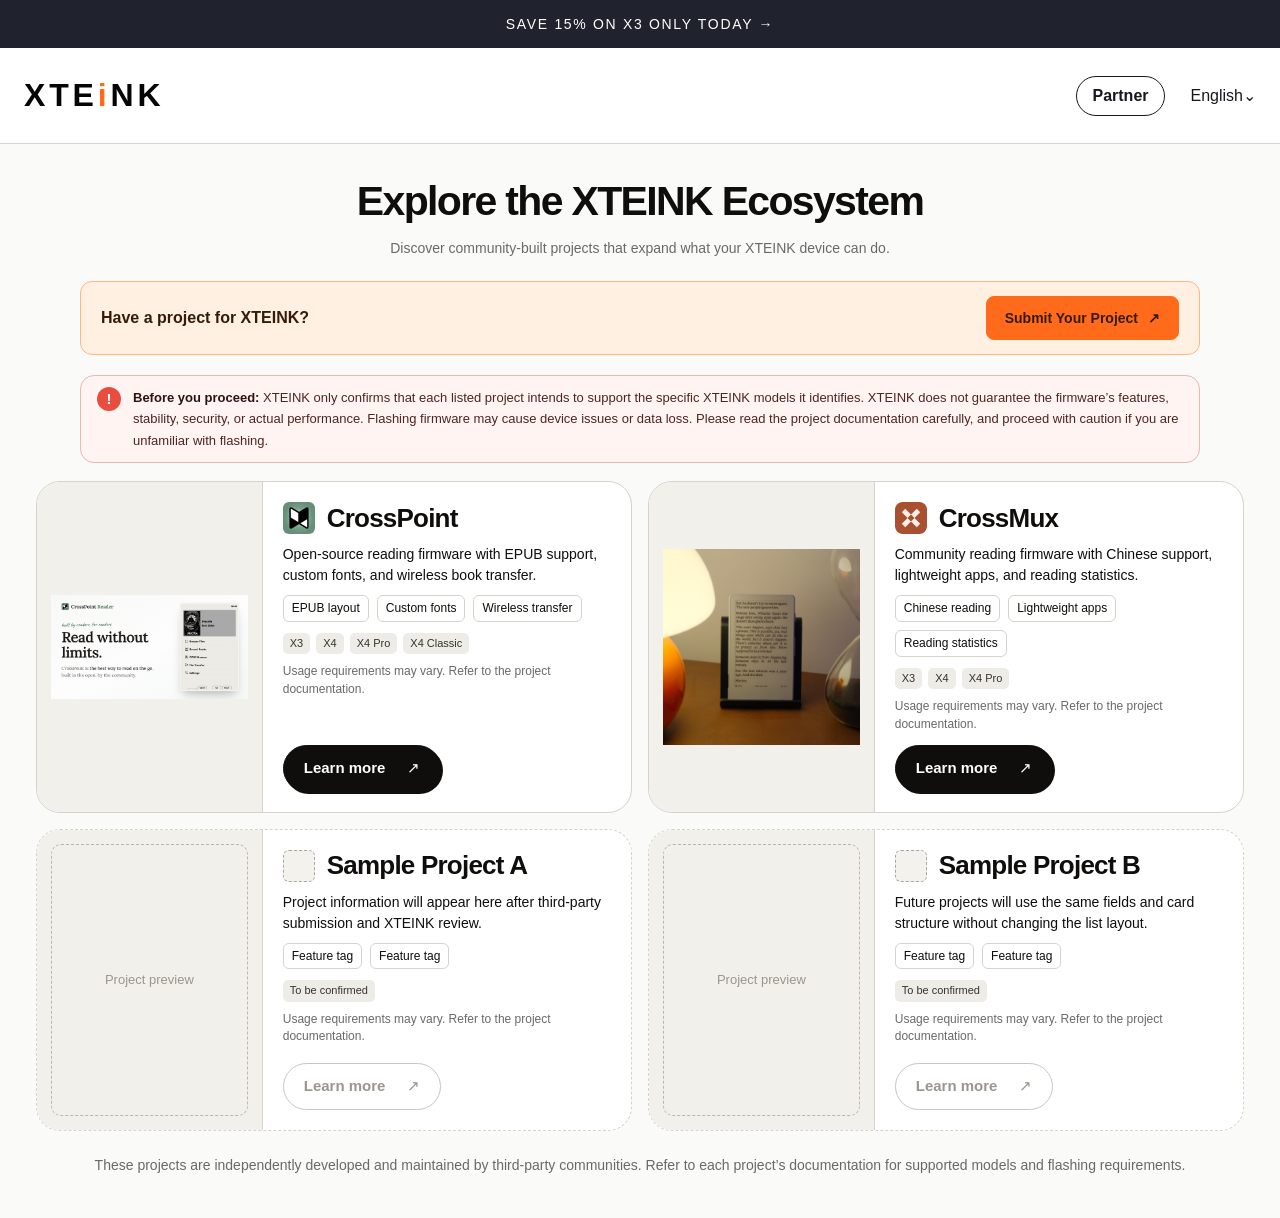
==== commit 8ebbf272: "Highlight the Partner submission banner in orange" ====
--- a/index.html
+++ b/index.html
@@ -5,7 +5,7 @@
   <meta name="viewport" content="width=device-width,initial-scale=1">
   <title>v1.0-官网-第三方固件推荐 Demo</title>
   <link rel="icon" href="assets/xteink-logo.png">
-  <link rel="stylesheet" href="section.css?v=partner-application-v23">
+  <link rel="stylesheet" href="section.css?v=partner-application-v24">
 </head>
 <body>
 <!-- 已确认：仅在国际官网顶部导航展示 Partner Tab，切换后在导航下方直接显示指引和固件列表；首批 CrossPoint。
--- a/section.css
+++ b/section.css
@@ -1,4 +1,4 @@
-:root{color-scheme:light;--xt-paper:#fafaf8;--xt-ink:#0f0e0c;--xt-muted:#6b6967;--xt-line:#d5d3cb;--xt-soft:#f2f0eb;--xt-white:#fff;--xt-accent:#e94d3f}
+:root{color-scheme:light;--xt-paper:#fafaf8;--xt-ink:#0f0e0c;--xt-muted:#6b6967;--xt-line:#d5d3cb;--xt-soft:#f2f0eb;--xt-white:#fff;--xt-accent:#e94d3f;--xt-partner-bg:#fff0e2;--xt-partner-border:#ffb77f;--xt-partner-action:#ff6b1a;--xt-partner-ink:#361b08}
 *{box-sizing:border-box}
 body{margin:0;background:var(--xt-paper);color:var(--xt-ink);font-family:-apple-system,BlinkMacSystemFont,"PingFang SC","Microsoft YaHei",sans-serif}
 .xt-announcement{height:48px;display:grid;place-items:center;background:#20232d;color:#fff;font-size:14px;letter-spacing:.12em}
@@ -6,15 +6,15 @@
 .xt-brand{font-size:32px;font-weight:800;letter-spacing:.12em;margin-right:auto;color:#050505}.xt-brand span{color:#ff6b1a}
 .xt-nav__links{display:flex;align-items:center;gap:24px}.xt-nav__links a,.xt-nav__language,.xt-nav__mobile-partner{color:#16181d;font-size:16px;text-decoration:none;white-space:nowrap}.xt-nav__links a:hover,.xt-nav__links a:focus-visible{text-decoration:underline;text-underline-offset:7px}.xt-nav__links .is-active{font-weight:700;text-decoration:underline;text-decoration-thickness:2px;text-underline-offset:8px}.xt-nav__language{margin-left:16px}.xt-nav__mobile-partner{display:none;font-weight:700;padding:10px 15px;border:1px solid #16181d;border-radius:999px}
 .xt-firmware{max-width:1440px;margin:auto;padding:32px 36px 40px}
-.xt-firmware__intro{display:grid;grid-template-columns:minmax(0,1fr) auto;align-items:center;gap:32px;text-align:left;margin-bottom:24px}
+.xt-firmware__intro{max-width:1120px;margin:0 auto 20px;display:grid;grid-template-columns:1fr;gap:20px;text-align:center}
 .xt-firmware__eyebrow{margin:0 0 20px;font-size:14px;letter-spacing:.16em;color:var(--xt-muted)}
-.xt-firmware__headline{margin:0;font-size:clamp(30px,3.5vw,48px);line-height:1.3;letter-spacing:-.04em;font-weight:650;text-wrap:balance}
+.xt-firmware__headline{margin:0;font-size:clamp(32px,3.2vw,42px);line-height:1.25;letter-spacing:-.04em;font-weight:650;text-wrap:balance}
 .xt-firmware__headline span{color:var(--xt-accent)}
-.xt-firmware__lead{margin:12px 0 0;font-size:15px;line-height:1.7;color:var(--xt-muted)}
-.xt-firmware__apply{display:flex;flex-direction:column;align-items:flex-start;gap:12px;padding-left:32px;border-left:1px solid var(--xt-line)}
-.xt-firmware__apply-title{font-size:15px;font-weight:600;line-height:1.5;color:var(--xt-ink)}
-.xt-firmware__apply a{display:inline-flex;align-items:center;gap:10px;min-height:44px;padding:10px 18px;border:1px solid var(--xt-ink);border-radius:999px;background:var(--xt-ink);color:var(--xt-white);font-size:14px;font-weight:650;line-height:1.35;text-decoration:none;transition:transform .15s,box-shadow .15s}
-.xt-firmware__apply a:hover{transform:translateY(-1px);box-shadow:2px 3px 0 #c8c4bb}.xt-firmware__apply a:focus-visible{outline:3px solid var(--xt-accent);outline-offset:4px}
+.xt-firmware__lead{margin:10px 0 0;font-size:14px;line-height:1.7;color:var(--xt-muted)}
+.xt-firmware__apply{display:flex;align-items:center;justify-content:space-between;gap:18px;padding:14px 20px;border:1px solid var(--xt-partner-border);border-radius:12px;background:var(--xt-partner-bg)}
+.xt-firmware__apply-title{font-size:16px;font-weight:650;line-height:1.5;color:var(--xt-partner-ink)}
+.xt-firmware__apply a{display:inline-flex;align-items:center;gap:10px;min-height:44px;padding:10px 18px;border:1px solid var(--xt-partner-action);border-radius:8px;background:var(--xt-partner-action);color:var(--xt-partner-ink);font-size:14px;font-weight:650;line-height:1.35;text-decoration:none;transition:transform .15s,box-shadow .15s}
+.xt-firmware__apply a:hover{background:#f45e0c;border-color:#f45e0c;transform:translateY(-1px)}.xt-firmware__apply a:focus-visible{outline:3px solid var(--xt-partner-ink);outline-offset:4px}
 .xt-firmware__notice{max-width:1120px;margin:0 auto 18px;padding:11px 16px;display:flex;align-items:flex-start;gap:12px;border:1px solid #e8b8b2;border-radius:14px;background:#fff4f2;color:#4d2521;text-align:left}
 .xt-firmware__notice-mark{flex:0 0 24px;width:24px;height:24px;border-radius:50%;display:grid;place-items:center;background:var(--xt-accent);color:#fff;font-size:15px;font-weight:700;line-height:1}
 .xt-firmware__notice p{margin:0;font-size:13px;line-height:1.65}
@@ -49,6 +49,6 @@
 .xt-firmware__sr{position:absolute;width:1px;height:1px;overflow:hidden;clip-path:inset(50%);white-space:nowrap}
 @media(min-width:801px){.xt-firmware__card{display:grid;grid-template-columns:38% 62%;min-height:300px}.xt-firmware__visual,.xt-firmware__list .xt-firmware__visual{height:100%;min-height:300px;aspect-ratio:auto;border-right:1px solid var(--xt-line)}.xt-firmware__list .xt-firmware__preview{inset:14px;width:calc(100% - 28px);height:calc(100% - 28px)}}
 @media(max-width:1280px){.xt-nav__links{display:none}.xt-nav__mobile-partner{display:inline-flex}.xt-nav{padding:0 24px}.xt-nav__language{margin-left:0}}
-@media(max-width:800px){.xt-firmware{padding:56px 24px 40px}.xt-firmware__list{grid-template-columns:1fr;gap:24px}.xt-firmware__visual{padding:28px}.xt-firmware__preview{max-width:600px}.xt-firmware__content{padding:28px}.xt-firmware__intro{grid-template-columns:1fr;gap:20px;margin-bottom:24px}.xt-firmware__apply{padding-left:0;border-left:0;gap:10px}.xt-firmware__notice{margin-bottom:30px}}
-@media(max-width:480px){.xt-announcement{font-size:11px}.xt-nav{height:78px;gap:12px}.xt-brand{font-size:22px}.xt-nav__language{font-size:13px}.xt-nav__mobile-partner{font-size:14px;padding:8px 12px}.xt-firmware{padding:40px 20px 32px}.xt-firmware__mobile-break{display:block}.xt-firmware__headline{font-size:30px;line-height:1.45}.xt-firmware__lead{font-size:15px;margin-top:14px}.xt-firmware__eyebrow{margin-bottom:12px}.xt-firmware__notice{padding:16px;gap:12px}.xt-firmware__notice p{font-size:13px;line-height:1.75}.xt-firmware__card{border-radius:18px}.xt-firmware__visual{padding:18px}.xt-firmware__content{padding:24px 20px 28px}.xt-firmware__identity h2{font-size:29px}.xt-firmware__description{margin-top:20px}.xt-firmware__actions{gap:12px}.xt-firmware__button{flex:1;padding:11px 14px;gap:14px}.xt-firmware__note{text-align:left;margin:20px 0 0}}
+@media(max-width:800px){.xt-firmware{padding:56px 24px 40px}.xt-firmware__list{grid-template-columns:1fr;gap:24px}.xt-firmware__visual{padding:28px}.xt-firmware__preview{max-width:600px}.xt-firmware__content{padding:28px}.xt-firmware__intro{text-align:left;gap:18px}.xt-firmware__apply{flex-direction:column;align-items:flex-start;padding:16px;gap:12px}.xt-firmware__apply a{width:100%;justify-content:center}.xt-firmware__notice{margin-bottom:30px}}
+@media(max-width:480px){.xt-announcement{font-size:11px}.xt-nav{height:78px;gap:12px}.xt-brand{font-size:22px}.xt-nav__language{font-size:13px}.xt-nav__mobile-partner{font-size:14px;padding:8px 12px}.xt-firmware{padding:40px 20px 32px}.xt-firmware__mobile-break{display:block}.xt-firmware__headline{font-size:32px;line-height:1.25}.xt-firmware__lead{font-size:14px;margin-top:10px}.xt-firmware__eyebrow{margin-bottom:12px}.xt-firmware__notice{padding:16px;gap:12px}.xt-firmware__notice p{font-size:13px;line-height:1.75}.xt-firmware__card{border-radius:18px}.xt-firmware__visual{padding:18px}.xt-firmware__content{padding:24px 20px 28px}.xt-firmware__identity h2{font-size:29px}.xt-firmware__description{margin-top:20px}.xt-firmware__actions{gap:12px}.xt-firmware__button{flex:1;padding:11px 14px;gap:14px}.xt-firmware__note{text-align:left;margin:20px 0 0}}
 @media(prefers-reduced-motion:reduce){.xt-firmware__button{transition:none}}
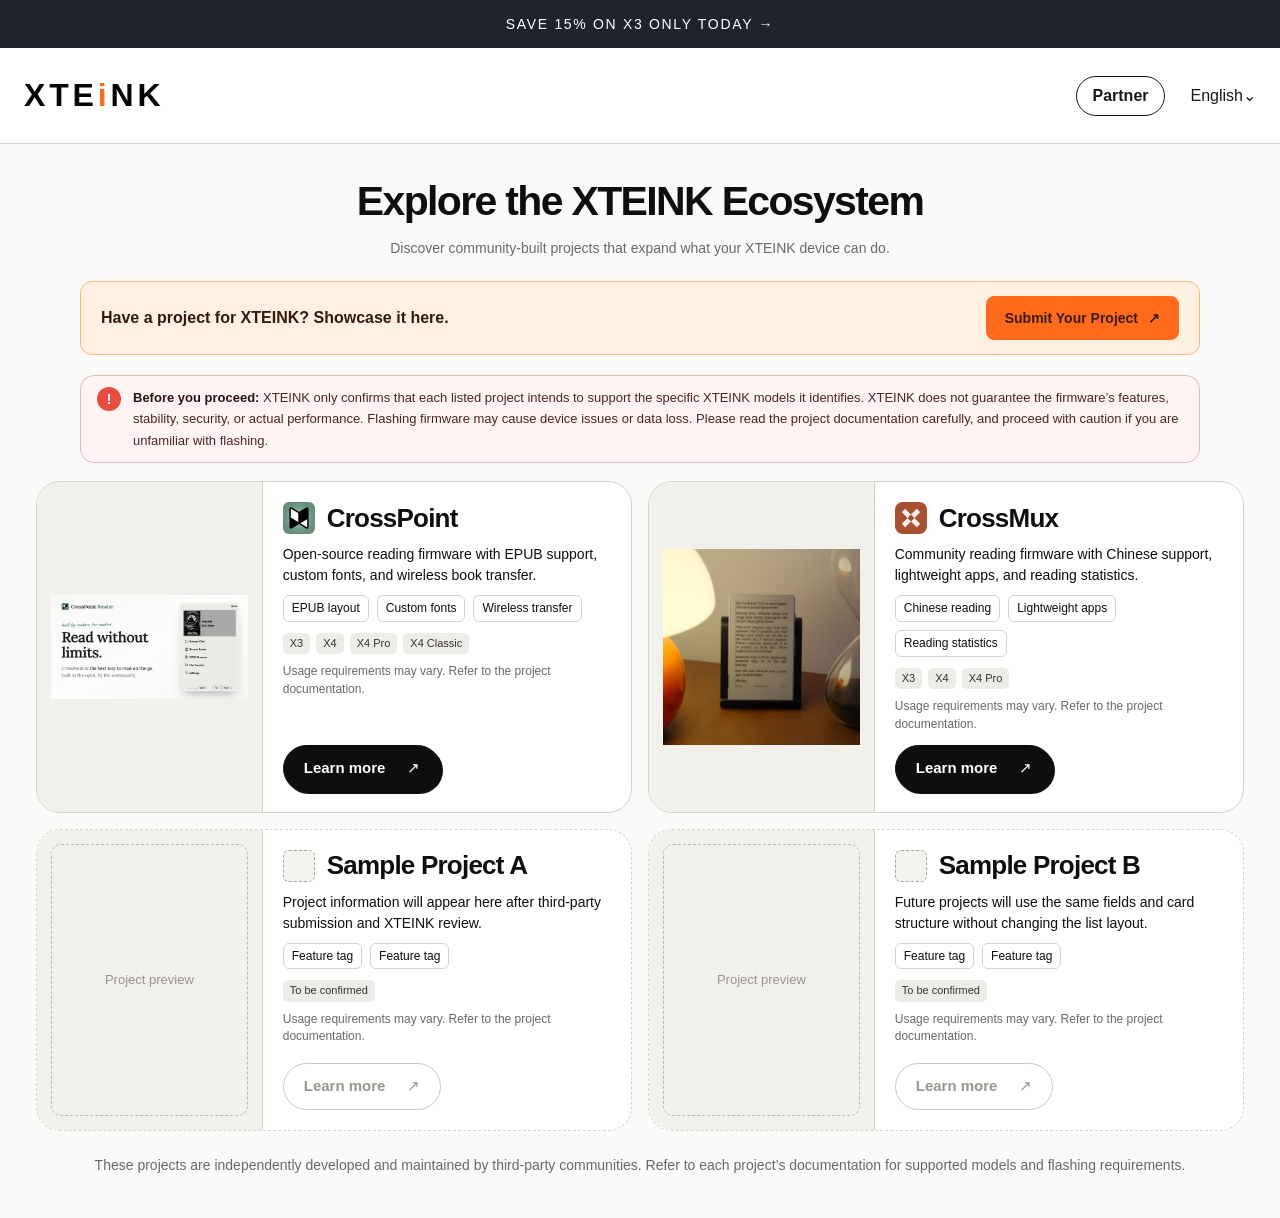
==== commit a5df8fc1: "Invite developers to showcase their XTEINK projects" ====
--- a/index.html
+++ b/index.html
@@ -29,7 +29,7 @@
         <p class="xt-firmware__lead">Discover community-built projects that expand what your XTEINK device can do.</p>
       </div>
       <div class="xt-firmware__apply">
-        <span class="xt-firmware__apply-title">Have a project for XTEINK?</span>
+        <span class="xt-firmware__apply-title">Have a project for XTEINK? Showcase it here.</span>
         <a href="https://lanestar.feishu.cn/share/base/form/shrcngdFYF0LjCdyb7B7qJFNkdt" target="_blank" rel="noopener noreferrer">Submit Your Project <span aria-hidden="true">↗</span><span class="xt-firmware__sr"> (opens in a new window)</span></a>
       </div>
     </div>
